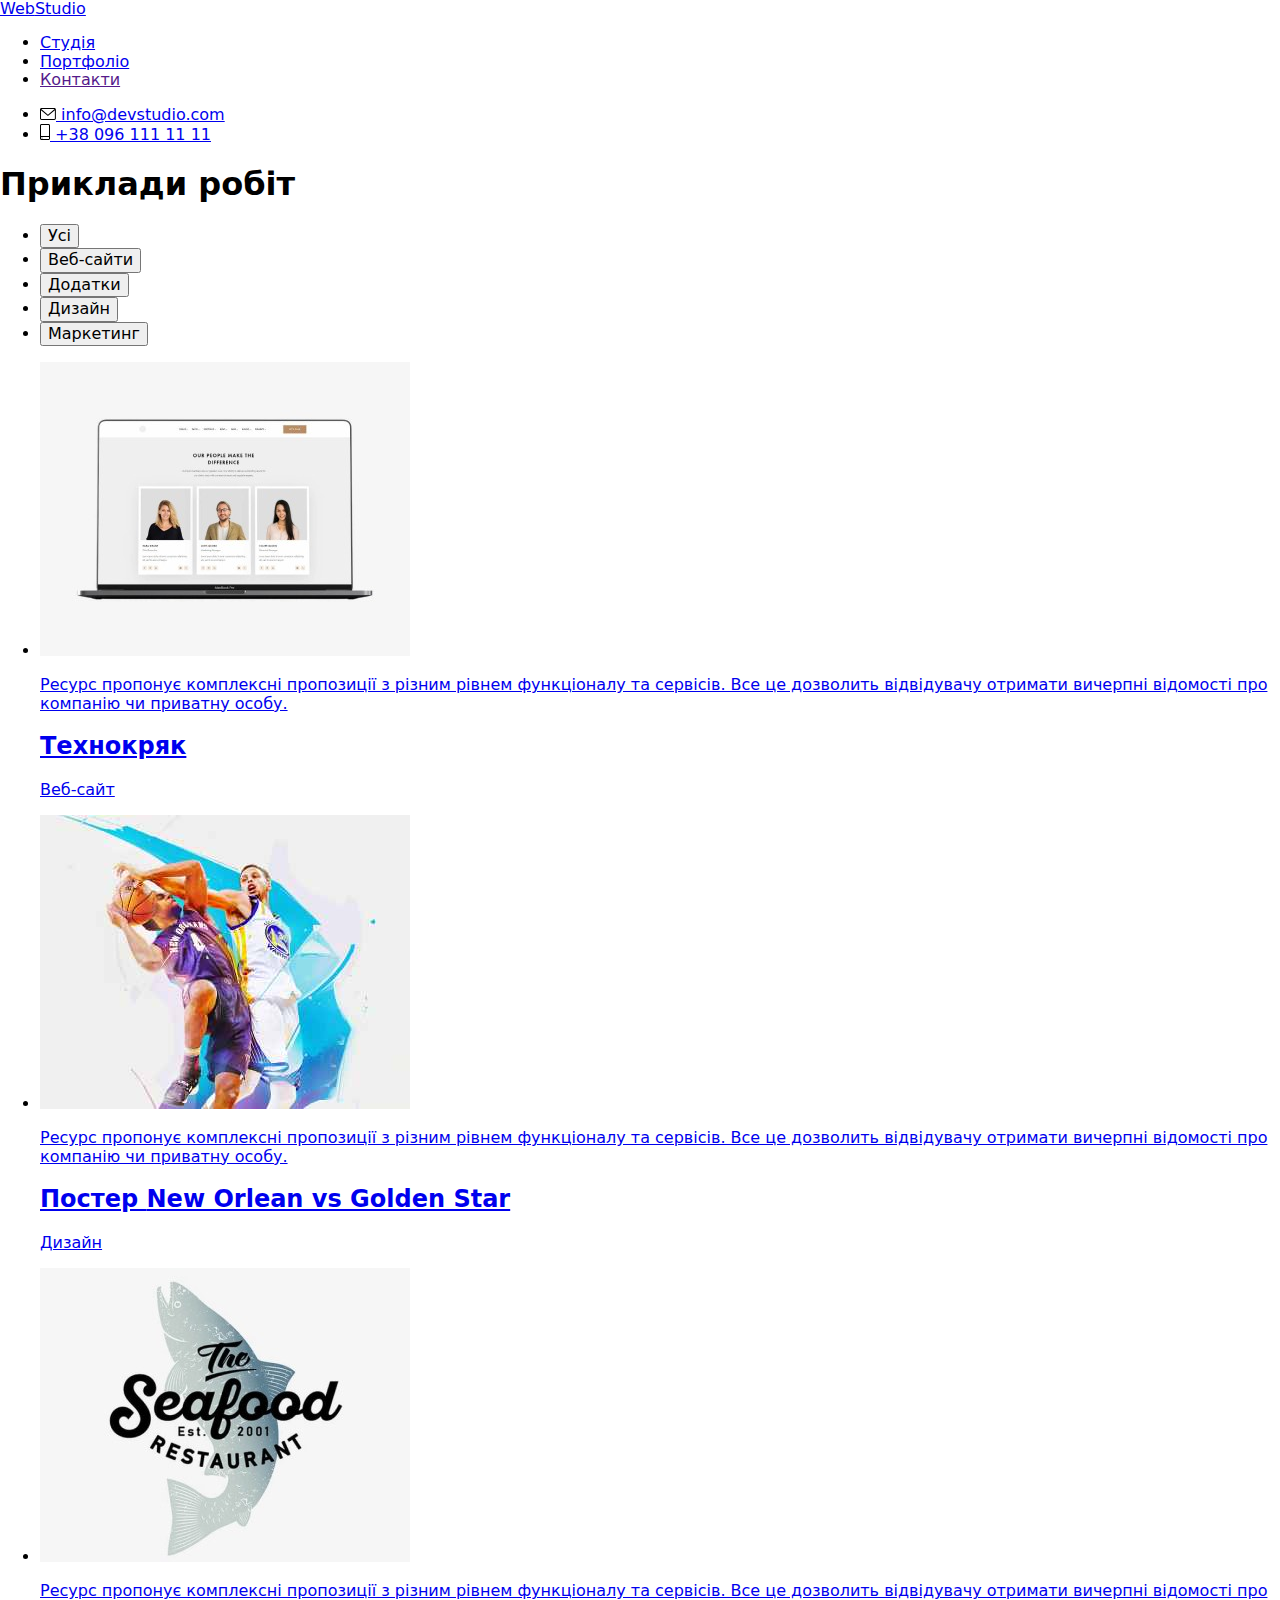
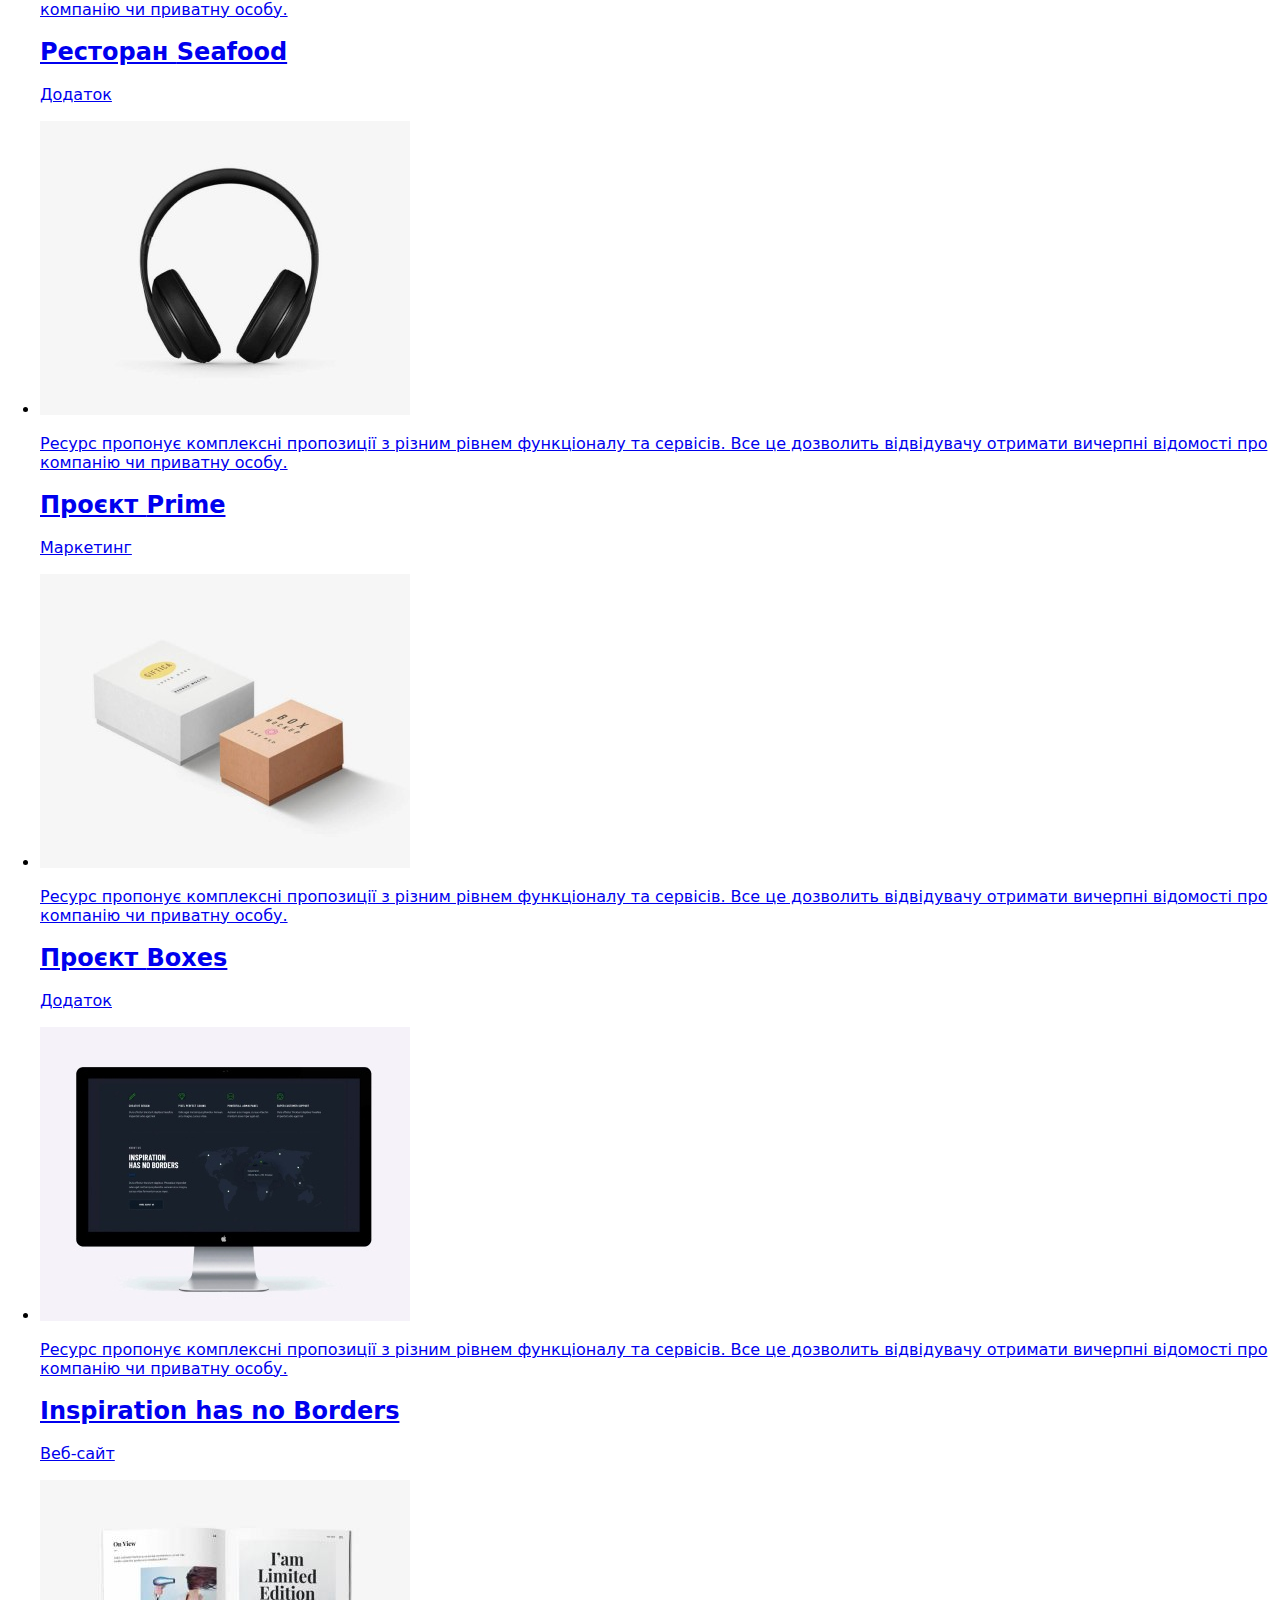
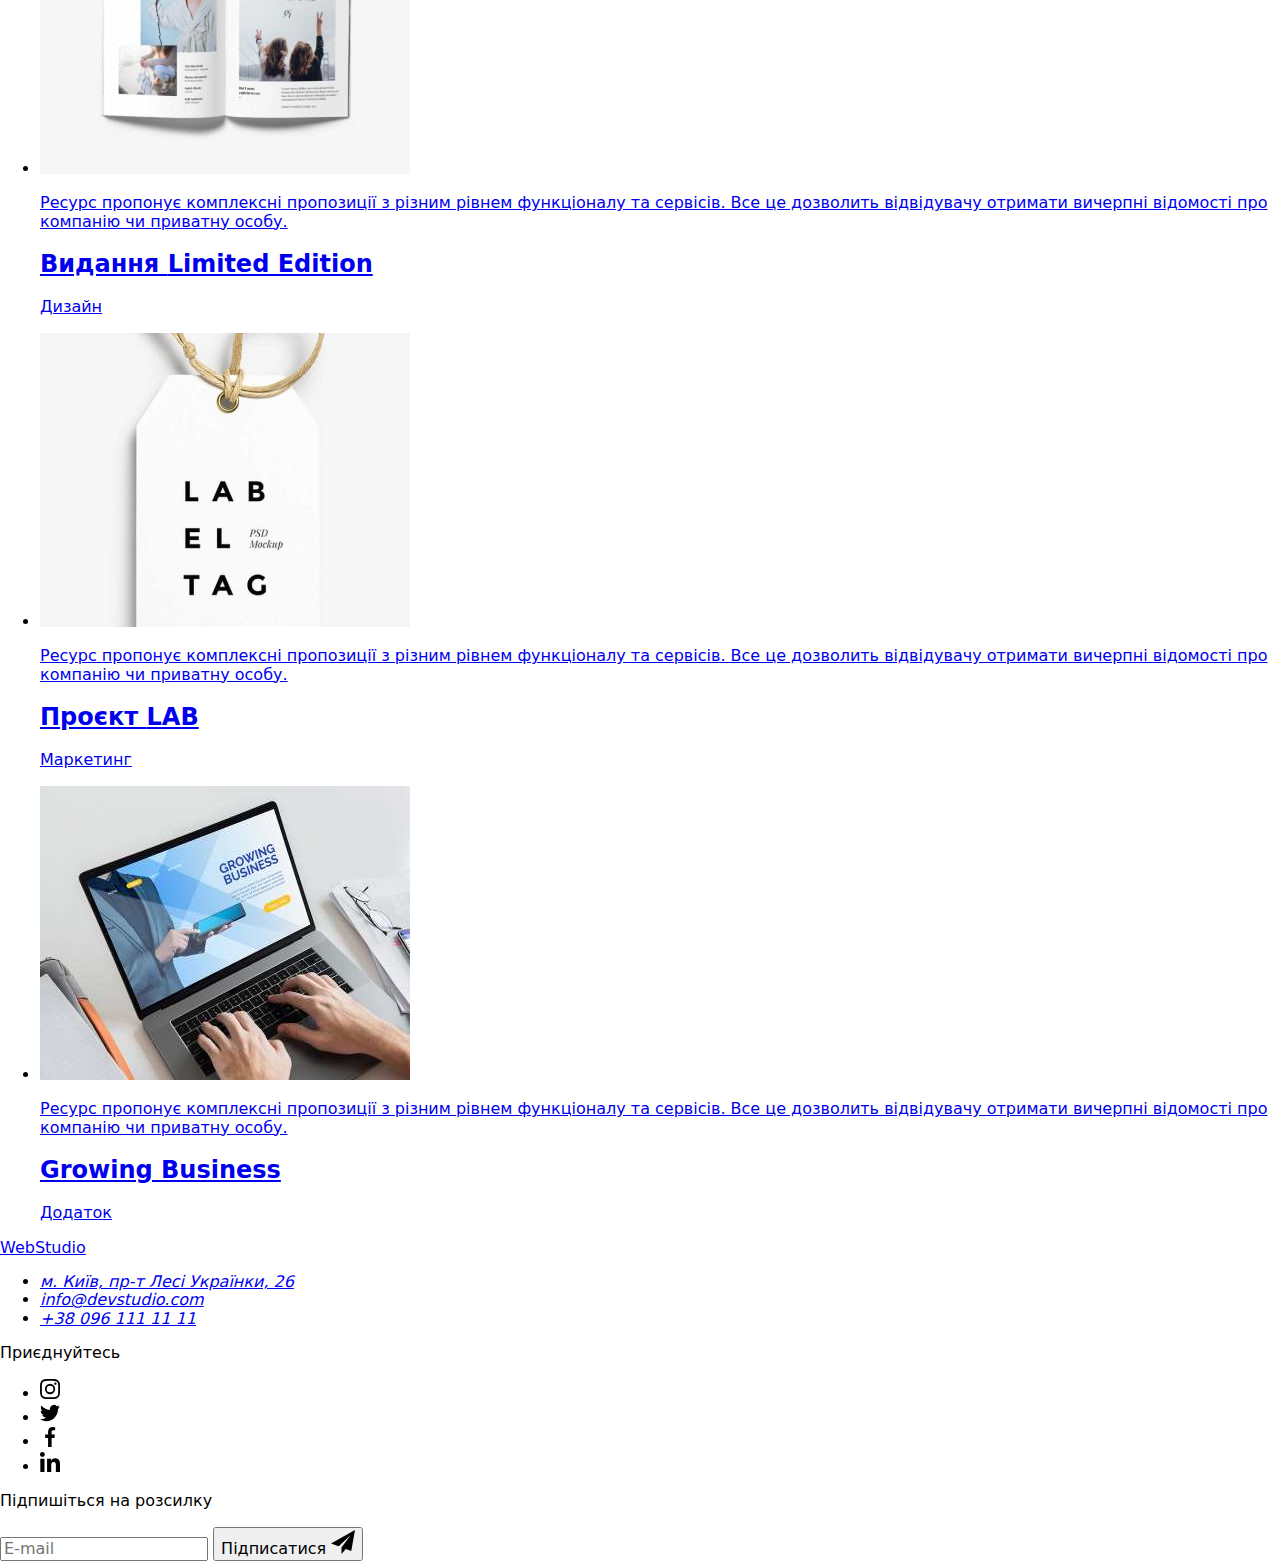
==== portfolio.html @ b641bb64 "Added portfolio.html from hw-06" ====
<!DOCTYPE html>
<html lang="uk">
  <head>
    <meta charset="UTF-8" />
    <meta http-equiv="X-UA-Compatible" content="IE=edge" />
    <meta name="viewport" content="width=device-width, initial-scale=1.0" />
    <link
      href="https://fonts.googleapis.com/css2?family=Raleway:wght@700&family=Roboto:wght@400;500;700;900&display=swap"
      rel="stylesheet"
    />
    <link
      rel="stylesheet"
      href="https://cdnjs.cloudflare.com/ajax/libs/modern-normalize/1.1.0/modern-normalize.min.css"
    />
    <link rel="stylesheet" href="./css/styles.css" />
    <title lang="en">Portfolio</title>
  </head>
  <body>
    <!-- Header navigation -->
    <header class="header">
      <div class="header-container container">
        <a href="./index.html" class="logo link">Web<span class="logo-header">Studio</span></a>
        <nav class="page-nav">
          <ul class="menu-nav">
            <li class="menu-item">
              <a class="menu-link link" href="./index.html">Студія</a>
            </li>
            <li class="menu-item">
              <a class="menu-link link link-current" href="./portfolio.html">Портфоліо</a>
            </li>
            <li class="menu-item"><a class="menu-link link" href="">Контакти</a></li>
          </ul>
        </nav>
        <ul class="contact-list">
          <li class="contact-item">
            <a class="contact-link link" href="mailto:info@devstudio.com">
              <svg class="contact-icon" width="16" height="12">
                <use href="./img/sprite.svg#icon-envelope"></use>
              </svg>
              info@devstudio.com</a
            >
          </li>
          <li class="contact-item">
            <a class="contact-link link" href="tel:+380961111111">
              <svg class="contact-icon" width="10" height="16">
                <use href="./img/sprite.svg#icon-smartphone"></use>
              </svg>
              +38 096 111 11 11</a
            >
          </li>
        </ul>
      </div>
    </header>
    <main>
      <!-- Portfolio navigation -->
      <section class="section">
        <div class="container">
          <h1 class="visually-hidden">Приклади робіт</h1>
          <ul class="filter-list">
            <li class="item">
              <button type="button" class="filter-btn button-all primary">Усі</button>
            </li>
            <li class="item"><button type="button" class="filter-btn">Веб-сайти</button></li>
            <li class="item"><button type="button" class="filter-btn">Додатки</button></li>
            <li class="item"><button type="button" class="filter-btn">Дизайн</button></li>
            <li class="item"><button type="button" class="filter-btn">Маркетинг</button></li>
          </ul>
          <ul class="portfolio-list">
            <li class="portfolio-item">
              <a href="#" class="portfolio-link link">
                <div class="portfolio-item-thumb">
                  <img src="./img/portfolio_1.jpg" alt="Технокряк" width="370" />
                  <p class="portfolio-overlay-text">
                    Ресурс пропонує комплексні пропозиції з різним рівнем функціоналу та сервісів.
                    Все це дозволить відвідувачу отримати вичерпні відомості про компанію чи
                    приватну особу.
                  </p>
                </div>
                <div class="text-item">
                  <h2 class="portfolio-title">Технокряк</h2>
                  <p class="portfolio-text">Веб-сайт</p>
                </div>
              </a>
            </li>
            <li class="portfolio-item">
              <a href="#" class="portfolio-link link">
                <div class="portfolio-item-thumb">
                  <img src="./img/portfolio_2.jpg" alt="New Orlean vs Golden Star" width="370" />
                  <p class="portfolio-overlay-text">
                    Ресурс пропонує комплексні пропозиції з різним рівнем функціоналу та сервісів.
                    Все це дозволить відвідувачу отримати вичерпні відомості про компанію чи
                    приватну особу.
                  </p>
                </div>
                <div class="text-item">
                  <h2 class="portfolio-title">
                    Постер <span lang="en">New Orlean vs Golden Star</span>
                  </h2>
                  <p class="portfolio-text">Дизайн</p>
                </div>
              </a>
            </li>
            <li class="portfolio-item">
              <a href="#" class="portfolio-link link">
                <div class="portfolio-item-thumb">
                  <img src="./img/portfolio_3.jpg" alt="Seafood" width="370" />
                  <p class="portfolio-overlay-text">
                    Ресурс пропонує комплексні пропозиції з різним рівнем функціоналу та сервісів.
                    Все це дозволить відвідувачу отримати вичерпні відомості про компанію чи
                    приватну особу.
                  </p>
                </div>
                <div class="text-item">
                  <h2 class="portfolio-title">Ресторан <span lang="en">Seafood</span></h2>
                  <p class="portfolio-text">Додаток</p>
                </div>
              </a>
            </li>
            <li class="portfolio-item">
              <a href="#" class="portfolio-link link">
                <div class="portfolio-item-thumb">
                  <img src="./img/portfolio_4.jpg" alt="Prime" width="370" />
                  <p class="portfolio-overlay-text">
                    Ресурс пропонує комплексні пропозиції з різним рівнем функціоналу та сервісів.
                    Все це дозволить відвідувачу отримати вичерпні відомості про компанію чи
                    приватну особу.
                  </p>
                </div>
                <div class="text-item">
                  <h2 class="portfolio-title">Проєкт <span lang="en">Prime</span></h2>
                  <p class="portfolio-text">Маркетинг</p>
                </div>
              </a>
            </li>
            <li class="portfolio-item">
              <a href="#" class="portfolio-link link">
                <div class="portfolio-item-thumb">
                  <img src="./img/portfolio_5.jpg" alt="Boxes" width="370" />
                  <p class="portfolio-overlay-text">
                    Ресурс пропонує комплексні пропозиції з різним рівнем функціоналу та сервісів.
                    Все це дозволить відвідувачу отримати вичерпні відомості про компанію чи
                    приватну особу.
                  </p>
                </div>
                <div class="text-item">
                  <h2 class="portfolio-title">Проєкт <span lang="en">Boxes</span></h2>
                  <p class="portfolio-text">Додаток</p>
                </div>
              </a>
            </li>
            <li class="portfolio-item">
              <a href="#" class="portfolio-link link">
                <div class="portfolio-item-thumb">
                  <img src="./img/portfolio_6.jpg" alt="Inspiration has no Borders" width="370" />
                  <p class="portfolio-overlay-text">
                    Ресурс пропонує комплексні пропозиції з різним рівнем функціоналу та сервісів.
                    Все це дозволить відвідувачу отримати вичерпні відомості про компанію чи
                    приватну особу.
                  </p>
                </div>
                <div class="text-item">
                  <h2 class="portfolio-title"><span lang="en">Inspiration has no Borders</span></h2>
                  <p class="portfolio-text">Веб-сайт</p>
                </div>
              </a>
            </li>
            <li class="portfolio-item">
              <a href="#" class="portfolio-link link">
                <div class="portfolio-item-thumb">
                  <img src="./img/portfolio_7.jpg" alt="Limited Edition" width="370" />
                  <p class="portfolio-overlay-text">
                    Ресурс пропонує комплексні пропозиції з різним рівнем функціоналу та сервісів.
                    Все це дозволить відвідувачу отримати вичерпні відомості про компанію чи
                    приватну особу.
                  </p>
                </div>
                <div class="text-item">
                  <h2 class="portfolio-title">Видання <span lang="en">Limited Edition</span></h2>
                  <p class="portfolio-text">Дизайн</p>
                </div>
              </a>
            </li>
            <li class="portfolio-item">
              <a href="#" class="portfolio-link link">
                <div class="portfolio-item-thumb">
                  <img src="./img/portfolio_8.jpg" alt="LAB" width="370" />
                  <p class="portfolio-overlay-text">
                    Ресурс пропонує комплексні пропозиції з різним рівнем функціоналу та сервісів.
                    Все це дозволить відвідувачу отримати вичерпні відомості про компанію чи
                    приватну особу.
                  </p>
                </div>
                <div class="text-item">
                  <h2 class="portfolio-title">Проєкт <span lang="en">LAB</span></h2>
                  <p class="portfolio-text">Маркетинг</p>
                </div>
              </a>
            </li>
            <li class="portfolio-item">
              <a href="#" class="portfolio-link link">
                <div class="portfolio-item-thumb">
                  <img src="./img/portfolio_9.jpg" alt="Growing Business" width="370" />
                  <p class="portfolio-overlay-text">
                    Ресурс пропонує комплексні пропозиції з різним рівнем функціоналу та сервісів.
                    Все це дозволить відвідувачу отримати вичерпні відомості про компанію чи
                    приватну особу.
                  </p>
                </div>
                <div class="text-item">
                  <h2 class="portfolio-title"><span lang="en">Growing Business</span></h2>
                  <p class="portfolio-text">Додаток</p>
                </div>
              </a>
            </li>
          </ul>
        </div>
      </section>
    </main>
    <!-- Footer section -->
    <footer class="footer">
      <div class="container footer-container">
        <div class="footer-address">
          <a class="logo link link-footer" href="./index.html"
            >Web<span class="logo-footer">Studio</span></a
          >
          <address>
            <ul class="footer-address-list">
              <li class="item">
                <a
                  class="footer-location link"
                  href="https://goo.gl/maps/BwEUq69gMEttFAh37"
                  target="_blank"
                  rel="noopener noreferrer nofollow"
                  >м. Київ, пр-т Лесі Українки, 26</a
                >
              </li>
              <li class="item">
                <a class="footer-conctact link" href="mailto:info@devstudio.com"
                  >info@devstudio.com</a
                >
              </li>
              <li class="item">
                <a class="footer-conctact link" href="tel:+380961111111">+38 096 111 11 11</a>
              </li>
            </ul>
          </address>
        </div>
        <div class="footer-media">
          <p class="footer-media-title">Приєднуйтесь</p>
          <ul class="footer-media-list">
            <li class="footer-media-item">
              <a href="" class="footer-media-link">
                <svg aria-label="instagram icon" class="footer-media-icon" width="20" height="20">
                  <use href="./img/sprite.svg#icon-instagram"></use>
                </svg>
              </a>
            </li>
            <li class="footer-media-item">
              <a href="" class="footer-media-link">
                <svg aria-label="twitter icon" class="footer-media-icon" width="20" height="20">
                  <use href="./img/sprite.svg#icon-twitter"></use>
                </svg>
              </a>
            </li>
            <li class="footer-media-item">
              <a href="" class="footer-media-link">
                <svg aria-label="facebook icon" class="footer-media-icon" width="20" height="20">
                  <use href="./img/sprite.svg#icon-facebook"></use>
                </svg>
              </a>
            </li>
            <li class="footer-media-item">
              <a href="" class="footer-media-link">
                <svg aria-label="linkedin icon" class="footer-media-icon" width="20" height="20">
                  <use href="./img/sprite.svg#icon-linkedin"></use>
                </svg>
              </a>
            </li>
          </ul>
        </div>
        <div class="footer-subscribe">
          <p class="footer-subscribe-title">Підпишіться на розсилку</p>
          <div class="subscribe-form">
            <input type="email" class="subscribe-form-email" placeholder="E-mail" />
            <button type="submit" class="subscribe-form-join-btn">
              Підписатися
              <svg class="subscribe-form-join-icon" width="24" height="24">
                <use href="./img/sprite.svg#icon-send"></use>
              </svg>
            </button>
          </div>
        </div>
      </div>
    </footer>
  </body>
</html>
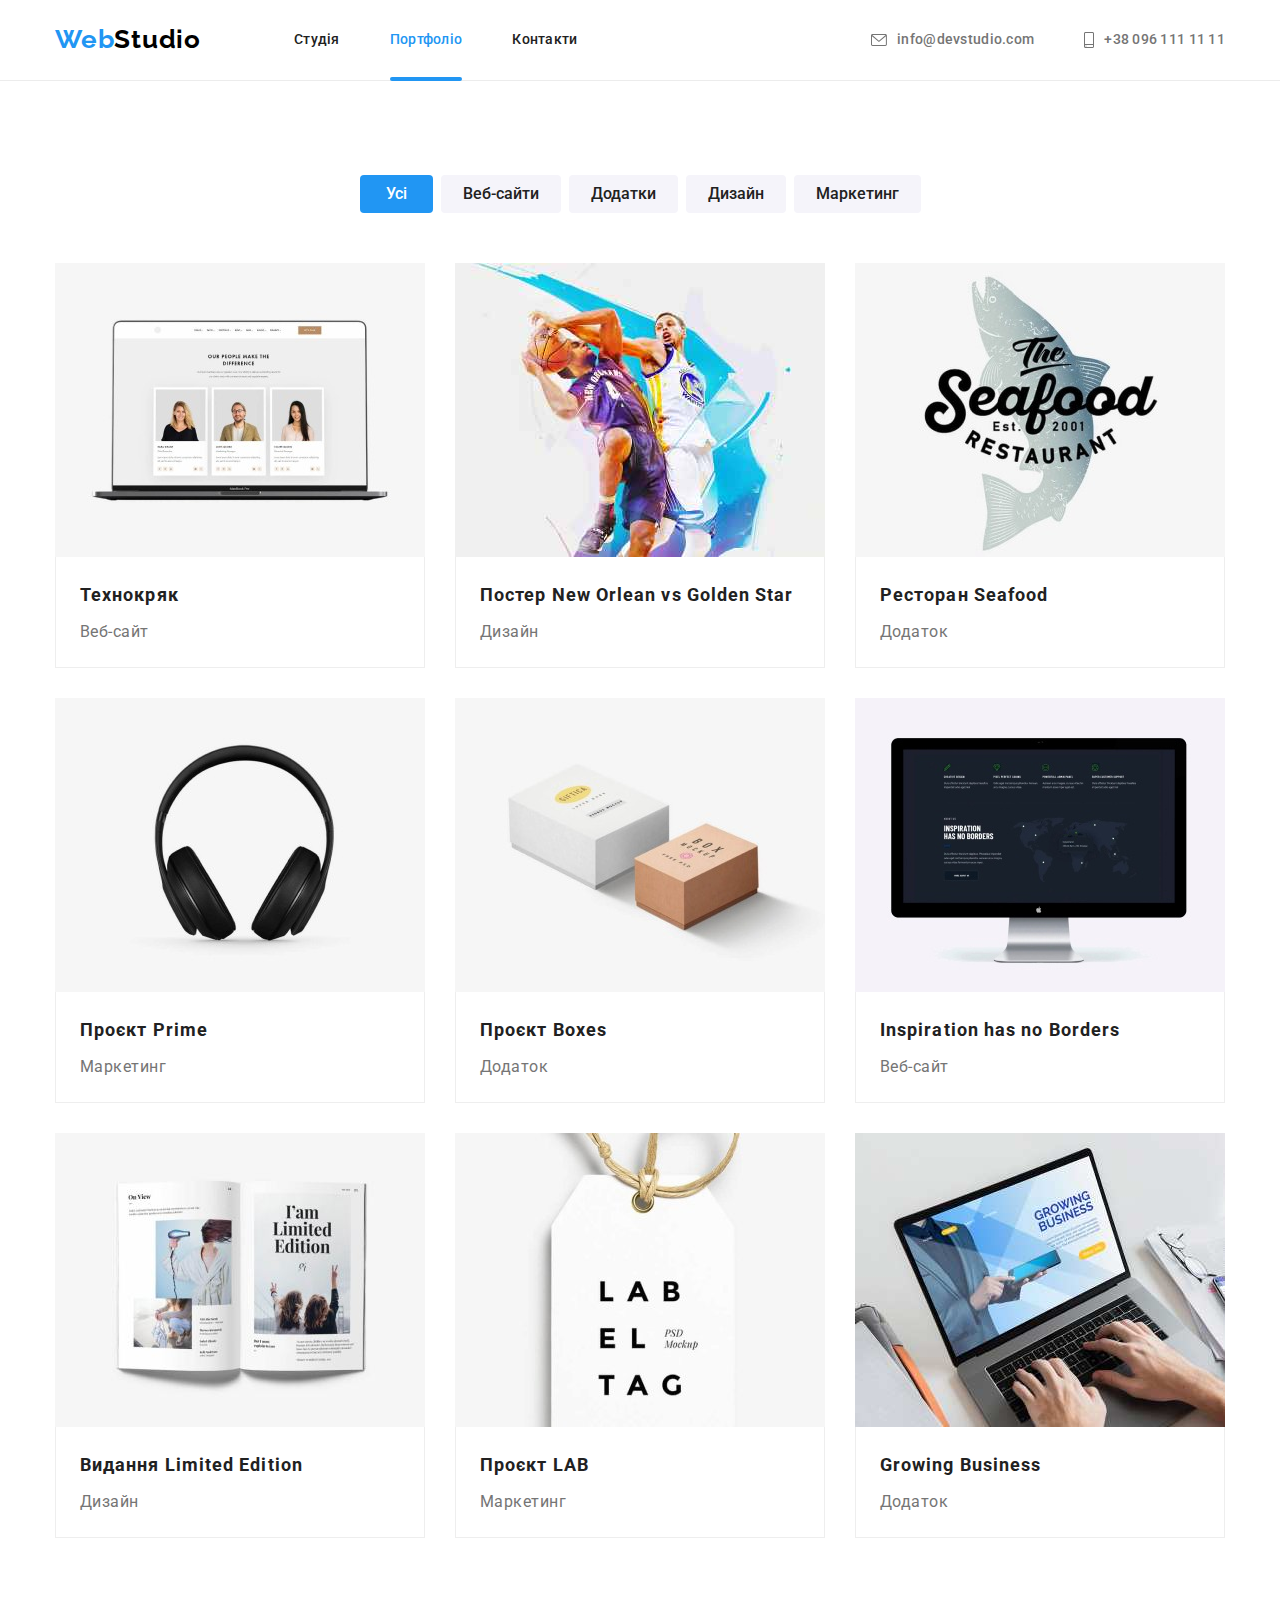
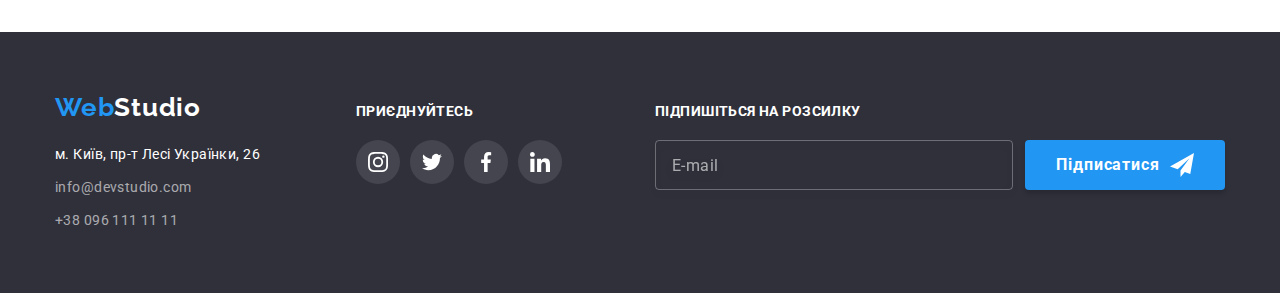
==== commit ee5ee8c2: "Fixed some mistakes" ====
--- a/portfolio.html
+++ b/portfolio.html
@@ -12,37 +12,37 @@
       rel="stylesheet"
       href="https://cdnjs.cloudflare.com/ajax/libs/modern-normalize/1.1.0/modern-normalize.min.css"
     />
-    <link rel="stylesheet" href="./css/styles.css" />
+    <link rel="stylesheet" href="./css/main.min.css" />
     <title lang="en">Portfolio</title>
   </head>
   <body>
     <!-- Header navigation -->
     <header class="header">
-      <div class="header-container container">
-        <a href="./index.html" class="logo link">Web<span class="logo-header">Studio</span></a>
+      <div class="header__container container">
+        <a href="./index.html" class="logo link">Web<span class="logo__text-dark">Studio</span></a>
         <nav class="page-nav">
-          <ul class="menu-nav">
-            <li class="menu-item">
-              <a class="menu-link link" href="./index.html">Студія</a>
-            </li>
-            <li class="menu-item">
-              <a class="menu-link link link-current" href="./portfolio.html">Портфоліо</a>
-            </li>
-            <li class="menu-item"><a class="menu-link link" href="">Контакти</a></li>
+          <ul class="menu">
+            <li class="menu__item">
+              <a class="menu__link" href="./index.html">Студія</a>
+            </li>
+            <li class="menu__item">
+              <a class="menu__link menu__link--current" href="./portfolio.html">Портфоліо</a>
+            </li>
+            <li class="menu__item"><a class="menu__link" href="">Контакти</a></li>
           </ul>
         </nav>
-        <ul class="contact-list">
-          <li class="contact-item">
-            <a class="contact-link link" href="mailto:info@devstudio.com">
-              <svg class="contact-icon" width="16" height="12">
+        <ul class="contact">
+          <li class="contact__item">
+            <a class="contact__link" href="mailto:info@devstudio.com">
+              <svg class="contact__icon" width="16" height="12">
                 <use href="./img/sprite.svg#icon-envelope"></use>
               </svg>
               info@devstudio.com</a
             >
           </li>
-          <li class="contact-item">
-            <a class="contact-link link" href="tel:+380961111111">
-              <svg class="contact-icon" width="10" height="16">
+          <li class="contact__item">
+            <a class="contact__link" href="tel:+380961111111">
+              <svg class="contact__icon" width="10" height="16">
                 <use href="./img/sprite.svg#icon-smartphone"></use>
               </svg>
               +38 096 111 11 11</a
@@ -57,158 +57,170 @@
         <div class="container">
           <h1 class="visually-hidden">Приклади робіт</h1>
           <ul class="filter-list">
-            <li class="item">
-              <button type="button" class="filter-btn button-all primary">Усі</button>
-            </li>
-            <li class="item"><button type="button" class="filter-btn">Веб-сайти</button></li>
-            <li class="item"><button type="button" class="filter-btn">Додатки</button></li>
-            <li class="item"><button type="button" class="filter-btn">Дизайн</button></li>
-            <li class="item"><button type="button" class="filter-btn">Маркетинг</button></li>
+            <li class="filter-list__item">
+              <button type="button" class="filter-list__btn filter-list__btn-all btn-primary">
+                Усі
+              </button>
+            </li>
+            <li class="filter-list__item">
+              <button type="button" class="filter-list__btn">Веб-сайти</button>
+            </li>
+            <li class="filter-list__item">
+              <button type="button" class="filter-list__btn">Додатки</button>
+            </li>
+            <li class="filter-list__item">
+              <button type="button" class="filter-list__btn">Дизайн</button>
+            </li>
+            <li class="filter-list__item">
+              <button type="button" class="filter-list__btn">Маркетинг</button>
+            </li>
           </ul>
-          <ul class="portfolio-list">
-            <li class="portfolio-item">
-              <a href="#" class="portfolio-link link">
-                <div class="portfolio-item-thumb">
+          <ul class="portfolio">
+            <li class="portfolio__item">
+              <a href="#" class="portfolio__link">
+                <div class="portfolio__thumb">
                   <img src="./img/portfolio_1.jpg" alt="Технокряк" width="370" />
-                  <p class="portfolio-overlay-text">
-                    Ресурс пропонує комплексні пропозиції з різним рівнем функціоналу та сервісів.
-                    Все це дозволить відвідувачу отримати вичерпні відомості про компанію чи
-                    приватну особу.
-                  </p>
-                </div>
-                <div class="text-item">
-                  <h2 class="portfolio-title">Технокряк</h2>
-                  <p class="portfolio-text">Веб-сайт</p>
-                </div>
-              </a>
-            </li>
-            <li class="portfolio-item">
-              <a href="#" class="portfolio-link link">
-                <div class="portfolio-item-thumb">
+                  <p class="portfolio__overlay-text">
+                    Ресурс пропонує комплексні пропозиції з різним рівнем функціоналу та сервісів.
+                    Все це дозволить відвідувачу отримати вичерпні відомості про компанію чи
+                    приватну особу.
+                  </p>
+                </div>
+                <div class="portfolio__container">
+                  <h2 class="portfolio__title">Технокряк</h2>
+                  <p class="portfolio__text">Веб-сайт</p>
+                </div>
+              </a>
+            </li>
+            <li class="portfolio__item">
+              <a href="#" class="portfolio__link">
+                <div class="portfolio__thumb">
                   <img src="./img/portfolio_2.jpg" alt="New Orlean vs Golden Star" width="370" />
-                  <p class="portfolio-overlay-text">
-                    Ресурс пропонує комплексні пропозиції з різним рівнем функціоналу та сервісів.
-                    Все це дозволить відвідувачу отримати вичерпні відомості про компанію чи
-                    приватну особу.
-                  </p>
-                </div>
-                <div class="text-item">
-                  <h2 class="portfolio-title">
+                  <p class="portfolio__overlay-text">
+                    Ресурс пропонує комплексні пропозиції з різним рівнем функціоналу та сервісів.
+                    Все це дозволить відвідувачу отримати вичерпні відомості про компанію чи
+                    приватну особу.
+                  </p>
+                </div>
+                <div class="portfolio__container">
+                  <h2 class="portfolio__title">
                     Постер <span lang="en">New Orlean vs Golden Star</span>
                   </h2>
-                  <p class="portfolio-text">Дизайн</p>
-                </div>
-              </a>
-            </li>
-            <li class="portfolio-item">
-              <a href="#" class="portfolio-link link">
-                <div class="portfolio-item-thumb">
+                  <p class="portfolio__text">Дизайн</p>
+                </div>
+              </a>
+            </li>
+            <li class="portfolio-item">
+              <a href="#" class="portfolio__link">
+                <div class="portfolio__thumb">
                   <img src="./img/portfolio_3.jpg" alt="Seafood" width="370" />
-                  <p class="portfolio-overlay-text">
-                    Ресурс пропонує комплексні пропозиції з різним рівнем функціоналу та сервісів.
-                    Все це дозволить відвідувачу отримати вичерпні відомості про компанію чи
-                    приватну особу.
-                  </p>
-                </div>
-                <div class="text-item">
-                  <h2 class="portfolio-title">Ресторан <span lang="en">Seafood</span></h2>
-                  <p class="portfolio-text">Додаток</p>
-                </div>
-              </a>
-            </li>
-            <li class="portfolio-item">
-              <a href="#" class="portfolio-link link">
-                <div class="portfolio-item-thumb">
+                  <p class="portfolio__overlay-text">
+                    Ресурс пропонує комплексні пропозиції з різним рівнем функціоналу та сервісів.
+                    Все це дозволить відвідувачу отримати вичерпні відомості про компанію чи
+                    приватну особу.
+                  </p>
+                </div>
+                <div class="portfolio__container">
+                  <h2 class="portfolio__title">Ресторан <span lang="en">Seafood</span></h2>
+                  <p class="portfolio__text">Додаток</p>
+                </div>
+              </a>
+            </li>
+            <li class="portfolio-item">
+              <a href="#" class="portfolio__link">
+                <div class="portfolio__thumb">
                   <img src="./img/portfolio_4.jpg" alt="Prime" width="370" />
-                  <p class="portfolio-overlay-text">
-                    Ресурс пропонує комплексні пропозиції з різним рівнем функціоналу та сервісів.
-                    Все це дозволить відвідувачу отримати вичерпні відомості про компанію чи
-                    приватну особу.
-                  </p>
-                </div>
-                <div class="text-item">
-                  <h2 class="portfolio-title">Проєкт <span lang="en">Prime</span></h2>
-                  <p class="portfolio-text">Маркетинг</p>
-                </div>
-              </a>
-            </li>
-            <li class="portfolio-item">
-              <a href="#" class="portfolio-link link">
-                <div class="portfolio-item-thumb">
+                  <p class="portfolio__overlay-text">
+                    Ресурс пропонує комплексні пропозиції з різним рівнем функціоналу та сервісів.
+                    Все це дозволить відвідувачу отримати вичерпні відомості про компанію чи
+                    приватну особу.
+                  </p>
+                </div>
+                <div class="portfolio__container">
+                  <h2 class="portfolio__title">Проєкт <span lang="en">Prime</span></h2>
+                  <p class="portfolio__text">Маркетинг</p>
+                </div>
+              </a>
+            </li>
+            <li class="portfolio-item">
+              <a href="#" class="portfolio__link">
+                <div class="portfolio__thumb">
                   <img src="./img/portfolio_5.jpg" alt="Boxes" width="370" />
-                  <p class="portfolio-overlay-text">
-                    Ресурс пропонує комплексні пропозиції з різним рівнем функціоналу та сервісів.
-                    Все це дозволить відвідувачу отримати вичерпні відомості про компанію чи
-                    приватну особу.
-                  </p>
-                </div>
-                <div class="text-item">
-                  <h2 class="portfolio-title">Проєкт <span lang="en">Boxes</span></h2>
-                  <p class="portfolio-text">Додаток</p>
-                </div>
-              </a>
-            </li>
-            <li class="portfolio-item">
-              <a href="#" class="portfolio-link link">
-                <div class="portfolio-item-thumb">
+                  <p class="portfolio__overlay-text">
+                    Ресурс пропонує комплексні пропозиції з різним рівнем функціоналу та сервісів.
+                    Все це дозволить відвідувачу отримати вичерпні відомості про компанію чи
+                    приватну особу.
+                  </p>
+                </div>
+                <div class="portfolio__container">
+                  <h2 class="portfolio__title">Проєкт <span lang="en">Boxes</span></h2>
+                  <p class="portfolio__text">Додаток</p>
+                </div>
+              </a>
+            </li>
+            <li class="portfolio-item">
+              <a href="#" class="portfolio__link">
+                <div class="portfolio__thumb">
                   <img src="./img/portfolio_6.jpg" alt="Inspiration has no Borders" width="370" />
-                  <p class="portfolio-overlay-text">
-                    Ресурс пропонує комплексні пропозиції з різним рівнем функціоналу та сервісів.
-                    Все це дозволить відвідувачу отримати вичерпні відомості про компанію чи
-                    приватну особу.
-                  </p>
-                </div>
-                <div class="text-item">
-                  <h2 class="portfolio-title"><span lang="en">Inspiration has no Borders</span></h2>
-                  <p class="portfolio-text">Веб-сайт</p>
-                </div>
-              </a>
-            </li>
-            <li class="portfolio-item">
-              <a href="#" class="portfolio-link link">
-                <div class="portfolio-item-thumb">
+                  <p class="portfolio__overlay-text">
+                    Ресурс пропонує комплексні пропозиції з різним рівнем функціоналу та сервісів.
+                    Все це дозволить відвідувачу отримати вичерпні відомості про компанію чи
+                    приватну особу.
+                  </p>
+                </div>
+                <div class="portfolio__container">
+                  <h2 class="portfolio__title">
+                    <span lang="en">Inspiration has no Borders</span>
+                  </h2>
+                  <p class="portfolio__text">Веб-сайт</p>
+                </div>
+              </a>
+            </li>
+            <li class="portfolio-item">
+              <a href="#" class="portfolio__link">
+                <div class="portfolio__thumb">
                   <img src="./img/portfolio_7.jpg" alt="Limited Edition" width="370" />
-                  <p class="portfolio-overlay-text">
-                    Ресурс пропонує комплексні пропозиції з різним рівнем функціоналу та сервісів.
-                    Все це дозволить відвідувачу отримати вичерпні відомості про компанію чи
-                    приватну особу.
-                  </p>
-                </div>
-                <div class="text-item">
-                  <h2 class="portfolio-title">Видання <span lang="en">Limited Edition</span></h2>
-                  <p class="portfolio-text">Дизайн</p>
-                </div>
-              </a>
-            </li>
-            <li class="portfolio-item">
-              <a href="#" class="portfolio-link link">
-                <div class="portfolio-item-thumb">
+                  <p class="portfolio__overlay-text">
+                    Ресурс пропонує комплексні пропозиції з різним рівнем функціоналу та сервісів.
+                    Все це дозволить відвідувачу отримати вичерпні відомості про компанію чи
+                    приватну особу.
+                  </p>
+                </div>
+                <div class="portfolio__container">
+                  <h2 class="portfolio__title">Видання <span lang="en">Limited Edition</span></h2>
+                  <p class="portfolio__text">Дизайн</p>
+                </div>
+              </a>
+            </li>
+            <li class="portfolio-item">
+              <a href="#" class="portfolio__link">
+                <div class="portfolio__thumb">
                   <img src="./img/portfolio_8.jpg" alt="LAB" width="370" />
-                  <p class="portfolio-overlay-text">
-                    Ресурс пропонує комплексні пропозиції з різним рівнем функціоналу та сервісів.
-                    Все це дозволить відвідувачу отримати вичерпні відомості про компанію чи
-                    приватну особу.
-                  </p>
-                </div>
-                <div class="text-item">
-                  <h2 class="portfolio-title">Проєкт <span lang="en">LAB</span></h2>
-                  <p class="portfolio-text">Маркетинг</p>
-                </div>
-              </a>
-            </li>
-            <li class="portfolio-item">
-              <a href="#" class="portfolio-link link">
-                <div class="portfolio-item-thumb">
+                  <p class="portfolio__overlay-text">
+                    Ресурс пропонує комплексні пропозиції з різним рівнем функціоналу та сервісів.
+                    Все це дозволить відвідувачу отримати вичерпні відомості про компанію чи
+                    приватну особу.
+                  </p>
+                </div>
+                <div class="portfolio__container">
+                  <h2 class="portfolio__title">Проєкт <span lang="en">LAB</span></h2>
+                  <p class="portfolio__text">Маркетинг</p>
+                </div>
+              </a>
+            </li>
+            <li class="portfolio-item">
+              <a href="#" class="portfolio__link">
+                <div class="portfolio__thumb">
                   <img src="./img/portfolio_9.jpg" alt="Growing Business" width="370" />
-                  <p class="portfolio-overlay-text">
-                    Ресурс пропонує комплексні пропозиції з різним рівнем функціоналу та сервісів.
-                    Все це дозволить відвідувачу отримати вичерпні відомості про компанію чи
-                    приватну особу.
-                  </p>
-                </div>
-                <div class="text-item">
-                  <h2 class="portfolio-title"><span lang="en">Growing Business</span></h2>
-                  <p class="portfolio-text">Додаток</p>
+                  <p class="portfolio__overlay-text">
+                    Ресурс пропонує комплексні пропозиції з різним рівнем функціоналу та сервісів.
+                    Все це дозволить відвідувачу отримати вичерпні відомості про компанію чи
+                    приватну особу.
+                  </p>
+                </div>
+                <div class="portfolio__container">
+                  <h2 class="portfolio__title"><span lang="en">Growing Business</span></h2>
+                  <p class="portfolio__text">Додаток</p>
                 </div>
               </a>
             </li>
@@ -218,78 +230,78 @@
     </main>
     <!-- Footer section -->
     <footer class="footer">
-      <div class="container footer-container">
-        <div class="footer-address">
-          <a class="logo link link-footer" href="./index.html"
-            >Web<span class="logo-footer">Studio</span></a
+      <div class="container footer__container">
+        <div class="footer__contact">
+          <a class="logo logo__footer" href="./index.html"
+            >Web<span class="logo__text-white">Studio</span></a
           >
-          <address>
-            <ul class="footer-address-list">
-              <li class="item">
+          <address class="address">
+            <ul class="address__list">
+              <li class="address__item">
                 <a
-                  class="footer-location link"
+                  class="address__location link"
                   href="https://goo.gl/maps/BwEUq69gMEttFAh37"
                   target="_blank"
                   rel="noopener noreferrer nofollow"
                   >м. Київ, пр-т Лесі Українки, 26</a
                 >
               </li>
-              <li class="item">
-                <a class="footer-conctact link" href="mailto:info@devstudio.com"
+              <li class="address__item">
+                <a class="address__conctact link" href="mailto:info@devstudio.com"
                   >info@devstudio.com</a
                 >
               </li>
-              <li class="item">
-                <a class="footer-conctact link" href="tel:+380961111111">+38 096 111 11 11</a>
+              <li class="address__item">
+                <a class="address__conctact link" href="tel:+380961111111">+38 096 111 11 11</a>
               </li>
             </ul>
           </address>
         </div>
-        <div class="footer-media">
-          <p class="footer-media-title">Приєднуйтесь</p>
-          <ul class="footer-media-list">
-            <li class="footer-media-item">
-              <a href="" class="footer-media-link">
-                <svg aria-label="instagram icon" class="footer-media-icon" width="20" height="20">
+        <div class="footer__media">
+          <p class="footer__title">Приєднуйтесь</p>
+          <ul class="media-list media-list-footer">
+            <li class="media-list__item">
+              <a href="" class="media-list__link media-list__link-footer">
+                <svg aria-label="instagram icon" class="social-list__icon" width="20" height="20">
                   <use href="./img/sprite.svg#icon-instagram"></use>
                 </svg>
               </a>
             </li>
-            <li class="footer-media-item">
-              <a href="" class="footer-media-link">
-                <svg aria-label="twitter icon" class="footer-media-icon" width="20" height="20">
+            <li class="media-list__item">
+              <a href="" class="media-list__link media-list__link-footer">
+                <svg aria-label="twitter icon" class="social-list__icon" width="20" height="20">
                   <use href="./img/sprite.svg#icon-twitter"></use>
                 </svg>
               </a>
             </li>
-            <li class="footer-media-item">
-              <a href="" class="footer-media-link">
-                <svg aria-label="facebook icon" class="footer-media-icon" width="20" height="20">
+            <li class="media-list__item">
+              <a href="" class="media-list__link media-list__link-footer">
+                <svg aria-label="facebook icon" class="social-list__icon" width="20" height="20">
                   <use href="./img/sprite.svg#icon-facebook"></use>
                 </svg>
               </a>
             </li>
-            <li class="footer-media-item">
-              <a href="" class="footer-media-link">
-                <svg aria-label="linkedin icon" class="footer-media-icon" width="20" height="20">
+            <li class="media-list__item">
+              <a href="" class="media-list__link media-list__link-footer">
+                <svg aria-label="linkedin icon" class="social-list__icon" width="20" height="20">
                   <use href="./img/sprite.svg#icon-linkedin"></use>
                 </svg>
               </a>
             </li>
           </ul>
         </div>
-        <div class="footer-subscribe">
-          <p class="footer-subscribe-title">Підпишіться на розсилку</p>
+        <form class="footer-subscribe">
+          <p class="footer__title">Підпишіться на розсилку</p>
           <div class="subscribe-form">
-            <input type="email" class="subscribe-form-email" placeholder="E-mail" />
-            <button type="submit" class="subscribe-form-join-btn">
+            <input type="email" class="subscribe-form__email" placeholder="E-mail" />
+            <button type="submit" class="subscribe-form__btn">
               Підписатися
-              <svg class="subscribe-form-join-icon" width="24" height="24">
+              <svg class="subscribe-form__icon" width="24" height="24">
                 <use href="./img/sprite.svg#icon-send"></use>
               </svg>
             </button>
           </div>
-        </div>
+        </form>
       </div>
     </footer>
   </body>
--- a/css/main.min.css
+++ b/css/main.min.css
@@ -0,0 +1 @@
+:root{--primary-text-color: #212121;--second-text-color: #757575;--accent-color: #2196f3;--bg-grey-color: #f5f4fa;--text-white-color: #ffffff;--bg-site-color: #ffffff;--bg-dark-color: #2f303a;--icon-primary-color: #afb1b8;--icon-black-color: #000000;--transition-dur-and-func: 250ms cubic-bezier(0.4, 0, 0.2, 1)}.visually-hidden{position:absolute;width:1px;height:1px;margin:-1px;border:0;padding:0;white-space:nowrap;clip-path:inset(100%);clip:rect(0 0 0 0);overflow:hidden}body{color:var(--primary-text-color);background-color:var(--bg-site-color);font-family:Roboto,sans-serif;margin:0}h1,h2,h3,h4,h5,h6,p{margin-top:0;margin-bottom:0}a{text-decoration:none}ul{list-style:none;padding:0;margin:0}img{display:block;max-width:100%;height:auto}.section{padding-top:94px;padding-bottom:94px}.section__title{margin-bottom:50px;font-size:36px;line-height:1.2;text-align:center;letter-spacing:.03em}.section__team-bg{background-color:#f5f4fa}.section__no-padding-top{padding-top:0}.container{width:1200px;padding:0 15px;margin:0 auto}.logo{color:var(--accent-color);font-family:Raleway,sans-serif;font-weight:700;font-size:26px;line-height:1.2;letter-spacing:.03em}.logo__text-dark{color:#000}.page-nav{margin-left:93px}.menu{display:flex;column-gap:50px}.menu__link{position:relative;display:block;padding-top:32px;padding-bottom:32px;font-weight:500;font-size:14px;line-height:1.14;letter-spacing:.02em;color:var(--primary-text-color);transition:color var(--transition-dur-and-func)}.menu__link:hover,.menu__link:focus{color:var(--accent-color)}.menu__link:active{color:var(--accent-color)}.menu__link--current{color:var(--accent-color)}.menu__link--current::after{content:"";position:absolute;width:100%;height:4px;left:0;bottom:-1px;background:var(--accent-color);border-radius:2px}.contact{display:flex;margin-left:auto;column-gap:50px}.contact__link{padding-top:32px;padding-bottom:32px;display:flex;align-items:center;font-size:14px;font-weight:500;line-height:1.14;letter-spacing:.02em;fill:var(--second-text-color);color:var(--second-text-color);transition:color var(--transition-dur-and-func),fill var(--transition-dur-and-func)}.contact__link:hover,.contact__link:focus{fill:var(--accent-color);color:var(--accent-color)}.contact__icon{margin-right:10px}.hero__title{margin:0 auto;margin-bottom:30px;width:696px;font-weight:900;font-size:44px;line-height:1.4;letter-spacing:.06em;text-transform:uppercase;color:#fff}.media-list{display:flex;justify-content:center;column-gap:10px}.media-list__link{width:44px;height:44px;display:inline-flex;align-items:center;justify-content:center;border-radius:50%}.logo__footer{display:inline-block;margin-bottom:20px}.logo__text-white{color:var(--text-white-color)}.footer__contact{width:231px;margin-right:70px}.address__item:not(:last-child){margin-bottom:9px}.address__location{display:inline-block;font-style:normal;font-size:14px;line-height:1.71;letter-spacing:.03em;color:var(--text-white-color);transition:color var(--transition-dur-and-func)}.address__location:hover,.address__location:focus{color:var(--accent-color)}.address__conctact{display:inline-block;font-style:normal;font-size:14px;line-height:1.71;letter-spacing:.03em;color:rgba(255,255,255,.6);transition:color var(--transition-dur-and-func)}.address__conctact:hover,.address__conctact:focus{color:var(--accent-color)}.footer__title{font-weight:700;font-size:14px;margin-bottom:20px;line-height:1.14;letter-spacing:.03em;text-transform:uppercase;color:var(--text-white-color)}.footer__media{margin-right:93px}.media-list__link-footer{fill:var(--text-white-color);background-color:rgba(255,255,255,.1);border-radius:50%;transition:background-color var(--transition-dur-and-func)}.media-list__link-footer:hover,.media-list__link-footer:focus{background-color:var(--accent-color)}.subscribe-form{display:flex;justify-content:center;align-items:center;column-gap:12px}.subscribe-form__email{width:358px;height:50px;padding-left:16px;font-size:16px;line-height:1.25;letter-spacing:.03em;color:var(--text-white-color);background:rgba(0,0,0,0);border:1px solid rgba(255,255,255,.3);filter:drop-shadow(0px 4px 4px rgba(0, 0, 0, 0.15));border-radius:4px;transition:border-color var(--transition-dur-and-func)}.subscribe-form__email::placeholder{color:rgba(255,255,255,.6)}.subscribe-form__email:hover,.subscribe-form__email:focus{outline:none;border-color:var(--accent-color)}.subscribe-form__btn{display:flex;justify-content:center;align-items:center;padding:10px 28px;min-width:200px;font-weight:700;line-height:1.88;letter-spacing:.06em;background-color:var(--accent-color);color:var(--text-white-color);cursor:pointer;border:rgba(0,0,0,0);box-shadow:0px 4px 4px rgba(0,0,0,.15);border-radius:4px;transition:background-color var(--transition-dur-and-func)}.subscribe-form__btn:hover,.subscribe-form__btn:focus{background-color:#188ce8}.subscribe-form__icon{margin-left:10px;fill:var(--text-white-color)}.backdrop{position:fixed;top:0;left:0;width:100%;height:100%;z-index:100;background:rgba(0,0,0,.2);transition:opacity 500ms ease-in-out,visibility 500ms linear}.backdrop.is-hidden{opacity:0;visibility:hidden;pointer-events:none}.modal{position:absolute;top:50%;left:50%;transform:translate(-50%, -50%);padding:40px;min-height:581px;min-width:528px;background:var(--bg-site-color);box-shadow:0px 1px 3px rgba(0,0,0,.12),0px 1px 1px rgba(0,0,0,.14),0px 2px 1px rgba(0,0,0,.2);border-radius:4px}.modal-close-btn{position:absolute;right:8px;top:8px;display:flex;justify-content:center;align-items:center;width:30px;height:30px;padding:0;background-color:var(--bg-site-color);background-color:rgba(0,0,0,0);border:1px solid rgba(0,0,0,.1);border-radius:50%;cursor:pointer}.modal-form{display:flex;flex-direction:column}.form-title{font-size:20px;line-height:1.15;text-align:center;letter-spacing:.03em;margin-bottom:12px;color:var(--primary-text-color)}.form-field{margin-bottom:10px}.form-field-name{display:block;margin-bottom:4px;font-size:12px;line-height:1.16;letter-spacing:.01em;color:var(--second-text-color)}.form-field-wrapper{position:relative}.form-field-input{width:100%;height:40px;padding-left:42px;border:1px solid rgba(33,33,33,.2);border-radius:4px;transition:border-color var(--transition-dur-and-func)}.form-field-input:focus{border-color:var(--accent-color);outline:none}.form-field-icon{position:absolute;top:50%;left:12px;transform:translateY(-50%);transition:fill var(--transition-dur-and-func)}.form-field-input:focus+.form-field-icon{fill:var(--accent-color)}.form-field-message{display:block;width:100%;height:120px;padding:12px 16px;resize:none;border:1px solid rgba(33,33,33,.2);border-radius:4px;transition:border-color var(--transition-dur-and-func)}.form-field-message::placeholder{font-weight:400;font-size:12px;line-height:14px;letter-spacing:.01em;color:rgba(117,117,117,.5)}.form-field-message:focus{outline:none;border-color:var(--accent-color)}.modal-field-checkbox{display:flex;justify-content:center;align-items:center;margin-top:20px;margin-bottom:30px;font-size:14px;line-height:1.71;letter-spacing:.03em;color:var(--second-text-color)}.modal-own-checkbox{display:flex;align-items:center;justify-content:center;width:16px;height:15px;margin-right:9px;border:2px solid #212121;border-radius:2px;cursor:pointer;transition:var(--transition-dur-and-func)}.modal-checkbox:focus+.modal-own-checkbox{outline:2px solid var(--accent-color)}.modal-checkbox:checked+.modal-own-checkbox{background-color:var(--accent-color);border:none}.modal-field-submit-btn{align-self:center;display:inline-block;padding:10px 52px;min-width:200px;font-weight:700;line-height:1.88;letter-spacing:.06em;background-color:var(--accent-color);color:var(--text-white-color);cursor:pointer;border:rgba(0,0,0,0);box-shadow:0px 4px 4px rgba(0,0,0,.15);border-radius:4px;transition:color var(--transition-dur-and-func)}.modal-field-submit-btn:hover,.modal-field-submit-btn:focus{background:#188ce8}.policy-link{color:var(--accent-color)}.filter-list{display:flex;justify-content:center;margin-bottom:50px}.filter-list .filter-list__item:not(:last-child){margin-right:8px}.filter-list .btn-primary{color:var(--text-white-color);background-color:var(--accent-color)}.filter-list__btn{padding:6px 22px;min-width:73px;font-weight:500;font-size:16px;line-height:1.62;text-align:center;font-family:inherit;color:var(--primary-text-color);background-color:var(--bg-grey-color);cursor:pointer;border:rgba(0,0,0,0);border-radius:4px;transition:color var(--transition-dur-and-func),background-color var(--transition-dur-and-func),box-shadow var(--transition-dur-and-func)}.filter-list__btn:hover,.filter-list__btn:focus{color:var(--text-white-color);background-color:var(--accent-color);box-shadow:0px 3px 1px rgba(0,0,0,.1),0px 1px 2px rgba(0,0,0,.08),0px 2px 2px rgba(0,0,0,.12)}.filter-list__btn-all{padding:6px 25px}.header{border-bottom:1px solid #ececec}.header__container{display:flex;align-items:center}.hero{padding-top:200px;padding-bottom:200px;margin:0 auto;text-align:center;background-color:var(--bg-dark-color);background-image:linear-gradient(to right, rgba(47, 48, 58, 0.4), rgba(47, 48, 58, 0.4)),url(../img/hero_background.jpg);max-width:1600px;margin-left:auto;margin-right:auto;background-repeat:no-repeat;background-position:center;background-size:cover}.hero__btn{display:inline-block;padding:10px 32px;min-width:216px;font-weight:700;font-size:16px;line-height:1.88;letter-spacing:.06em;font-family:inherit;background-color:var(--accent-color);color:var(--text-white-color);cursor:pointer;border:rgba(0,0,0,0);box-shadow:0px 4px 4px rgba(0,0,0,.15);border-radius:4px;transition:background-color var(--transition-dur-and-func)}.hero__btn:hover,.hero__btn:focus{background-color:#188ce8}.features{display:flex;column-gap:30px}.features__item{flex-basis:calc((100% - 90px)/4)}.features__thumb{height:120px;display:flex;justify-content:center;align-items:center;border-radius:4px;background-color:var(--bg-grey-color)}.features__title{margin-top:30px;margin-bottom:10px;font-size:14px;line-height:1.14;letter-spacing:.03em;text-transform:uppercase}.features__text{font-size:14px;line-height:1.7;letter-spacing:.03em;color:var(--second-text-color)}.activity{display:flex;column-gap:30px}.activity__thumb{position:relative}.activity__text{position:absolute;width:100%;height:70px;left:0;bottom:0;display:flex;justify-content:center;align-items:center;font-weight:700;font-size:14px;line-height:1.14;letter-spacing:.03em;text-transform:uppercase;color:var(--text-white-color);background-color:rgba(47,48,58,.8)}.team{display:flex}.team__item{background:var(--bg-site-color);box-shadow:0px 1px 3px rgba(0,0,0,.12),0px 1px 1px rgba(0,0,0,.14),0px 2px 1px rgba(0,0,0,.2);border-radius:0px 0px 4px 4px}.team__item:not(:last-child){margin-right:30px}.team__content{padding-top:30px;padding-bottom:30px;text-align:center}.team__title{margin-bottom:10px;font-weight:500;font-size:16px;line-height:1.2;letter-spacing:.03em}.team__text{font-size:16px;line-height:1.19;letter-spacing:.03em;margin-bottom:16px;color:var(--second-text-color)}.media-list__link-silver{fill:var(--icon-primary-color);transition:background-color var(--transition-dur-and-func),fill var(--transition-dur-and-func)}.media-list__link-silver:hover,.media-list__link-silver:focus{background-color:var(--accent-color);fill:var(--text-white-color)}.clients{display:flex;column-gap:30px}.clients__link{width:170px;height:92px;display:inline-flex;align-items:center;justify-content:center;border:1px solid var(--icon-primary-color);border-radius:4px;fill:var(--icon-primary-color);transition:fill var(--transition-dur-and-func),border-color var(--transition-dur-and-func)}.clients__link:hover,.clients__link:focus{fill:var(--accent-color);border-color:var(--accent-color)}.footer{padding-top:60px;padding-bottom:60px;background-color:var(--bg-dark-color)}.footer__container{display:flex;align-items:baseline}.portfolio{display:flex;flex-wrap:wrap;gap:30px}.portfolio__item{width:calc((100% - 60px)/3)}.portfolio__item:nth-child(3n){margin-right:0}.portfolio__item:nth-last-child(-n+3){margin-bottom:0}.portfolio__link{display:block;transition:box-shadow var(--transition-dur-and-func)}.portfolio__link:hover,.portfolio__link:focus{box-shadow:0px 1px 1px rgba(0,0,0,.12),0px 4px 4px rgba(0,0,0,.06),1px 4px 6px rgba(0,0,0,.16)}.portfolio__container{padding:20px 24px;border:1px solid #eee;border-top:none}.portfolio__title{margin-bottom:4px;font-size:18px;line-height:2;letter-spacing:.06em;color:var(--primary-text-color)}.portfolio__text{font-size:16px;line-height:1.88;letter-spacing:.03em;color:var(--second-text-color)}.portfolio__thumb{position:relative;overflow:hidden}.portfolio__overlay-text{position:absolute;width:100%;height:100%;left:0;top:0;padding:63px 24px;transform:translateY(101%);transition:transform var(--transition-dur-and-func);overflow:auto;font-size:18px;line-height:1.56;letter-spacing:.03em;color:var(--text-white-color);background-color:rgba(33,150,243,.9)}.portfolio__link:hover .portfolio__overlay-text,.portfolio__link:focus .portfolio__overlay-text{transform:translateY(0%)}/*# sourceMappingURL=main.min.css.map */